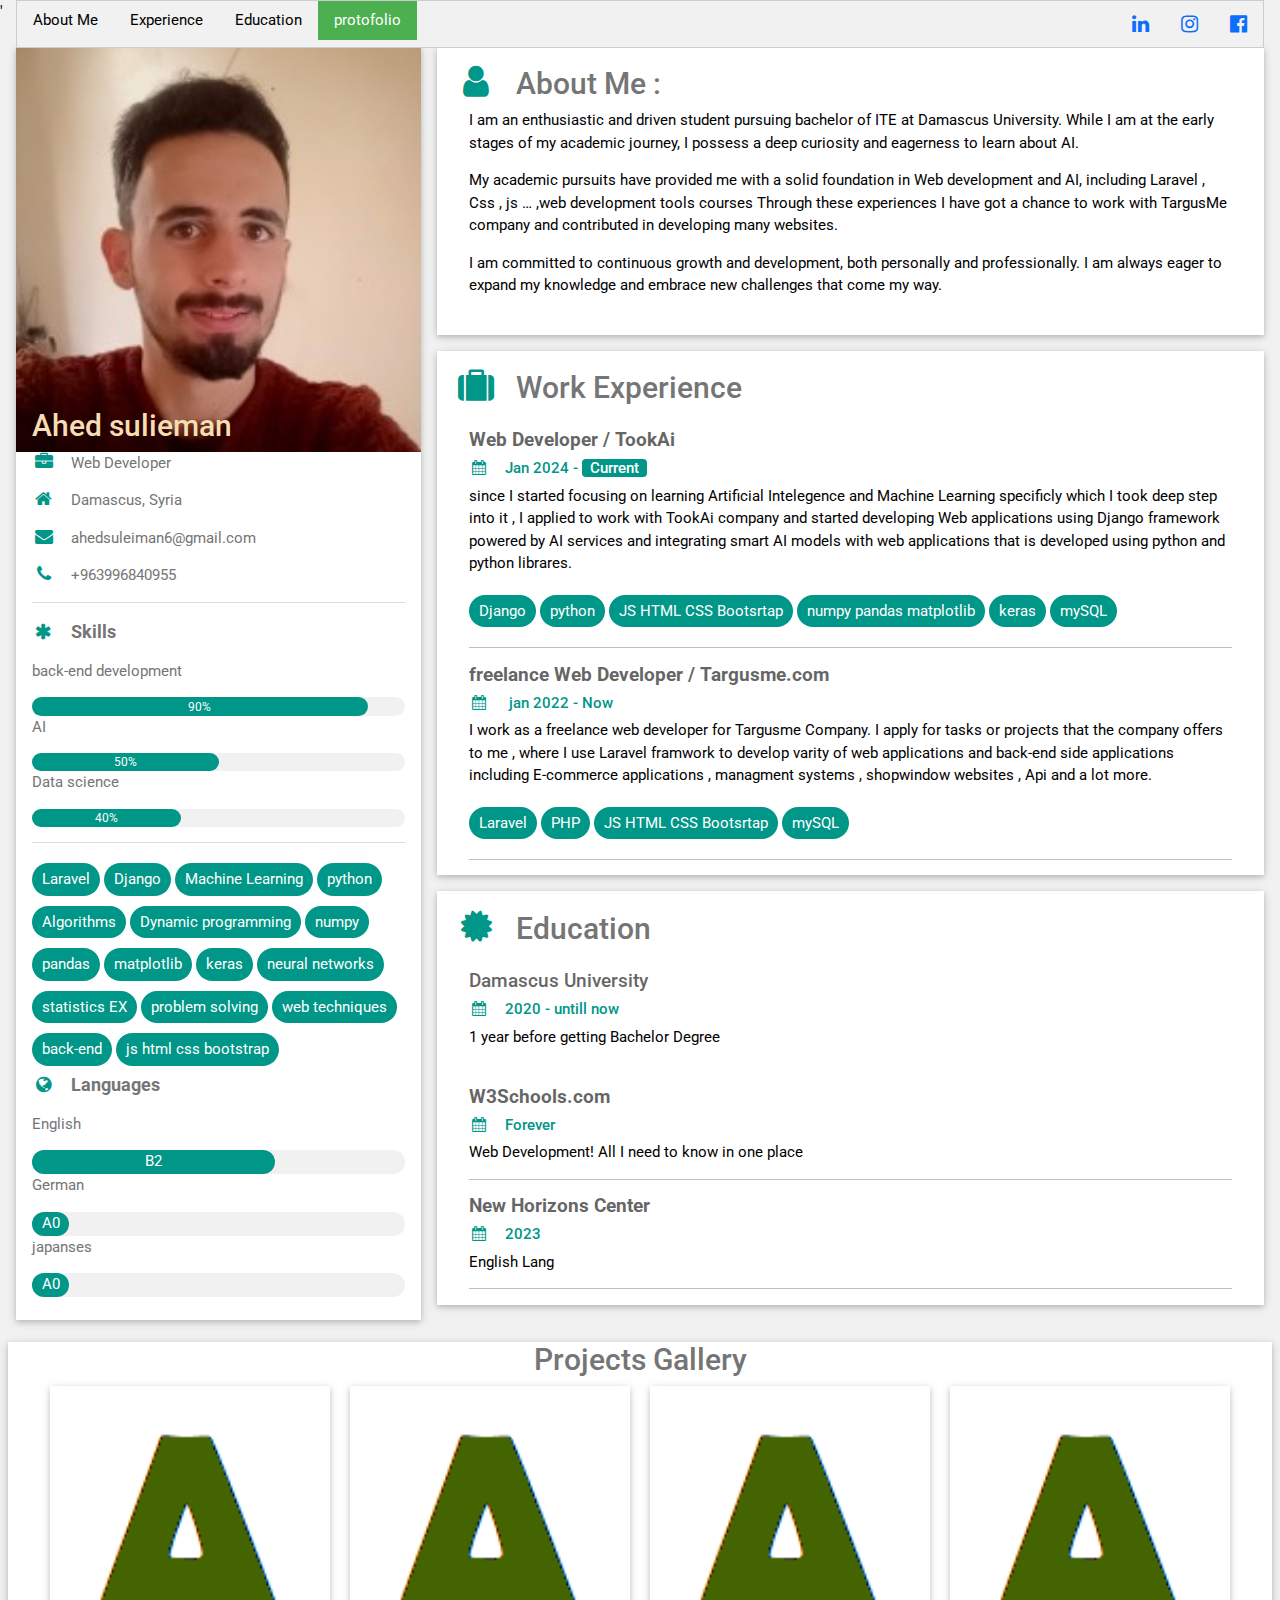
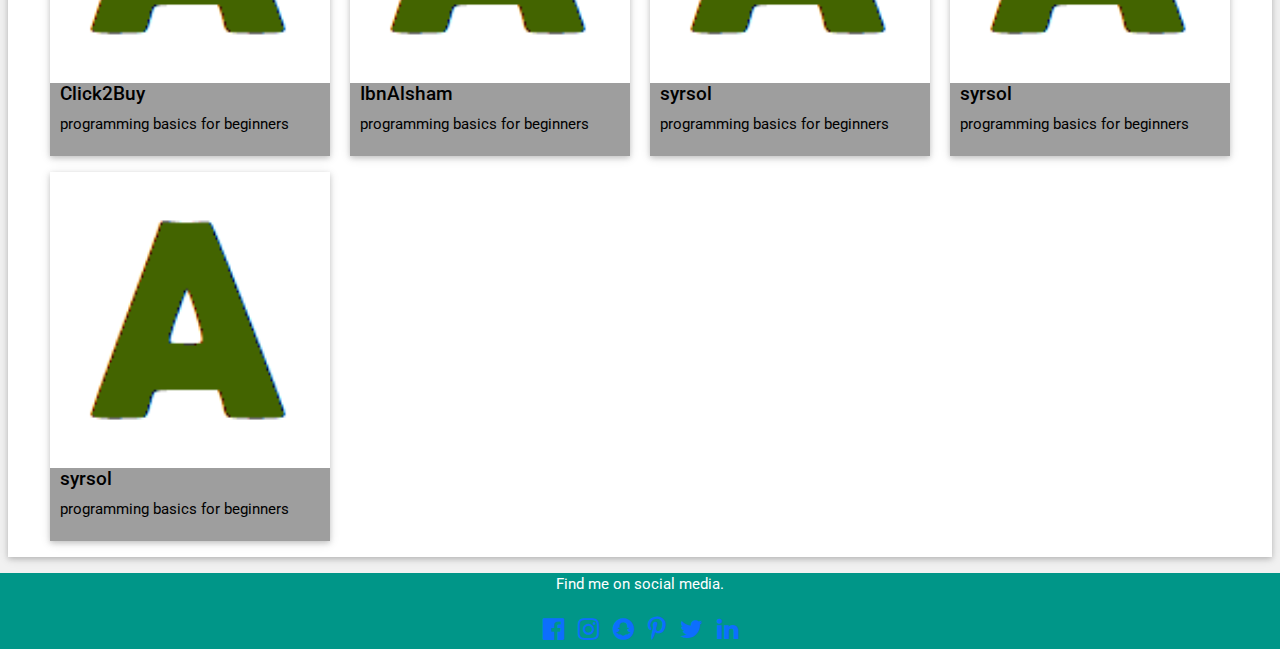
==== index.html @ 9fe4f94f "ahed uploaded his website" ====
<!DOCTYPE html>
<html>
  <head>
    <title>Ahed sulieman</title>
    <meta charset="UTF-8">
    <meta name="viewport" content="width=device-width, initial-scale=1">
    <meta name="description" title="Ahed Sulieman" content="Ahed Sulieman CV">
    <link rel="stylesheet" href="https://www.w3schools.com/w3css/4/w3.css">
    <link rel="stylesheet" href="style.css">
    <link rel="stylesheet" href="/bootstrap/bootstrap.min.css">
    <link rel='stylesheet' href='https://fonts.googleapis.com/css?family=Roboto'>
    <link rel="stylesheet" href="https://cdnjs.cloudflare.com/ajax/libs/font-awesome/4.7.0/css/font-awesome.min.css">
    <link rel="icon" type="image/icon" href="icon.jpeg">
    <style>
    html,body,h1,h2,h3,h4,h5,h6 {font-family: "Roboto", sans-serif}
    </style>
  </head>
<body class="w3-light-grey">

  <!-- nav bar -->'
  <div class="w3-top w3-container">
    <div class="w3-bar w3-border w3-light-grey">
      <a href="#aboutme" class="w3-bar-item w3-button">About Me</a>
      <a href="#experience" class="w3-bar-item w3-button">Experience</a>
      <a href="#education" class="w3-bar-item w3-button">Education</a>
      <a href="#protofolio" class="w3-bar-item w3-button w3-green">protofolio</a>
      <a class="w3-bar-item w3-right font-20px" href="https://www.facebook.com/profile.php?id=100006622921506&mibextid=JRoKGi"><i class="fa fa-facebook-official w3-hover-opacity"></i></a>
      <a class="w3-bar-item w3-right font-20px" href="https://www.instagram.com/ahedsulieman?igsh=czB3ODZnenpmZGQ="><i class="fa fa-instagram w3-hover-opacity"></i></a>
      <a class="w3-bar-item w3-right font-20px" href="https://www.linkedin.com/in/ahed-suleiman-2a036a2a4/"><i class="fa fa-linkedin w3-hover-opacity"></i></a>
    </div> 
  </div>
 
 <!-- end nav bar -->

<!-- Page Container -->
<div class="w3-content" style="max-width:1400px; margin-top: 24px;">


  <!-- The Grid -->
  <div class="w3-row-padding">
  
    <!-- Left Column -->
    <div class="w3-third">
      <div class="w3-white w3-text-grey w3-card-2">
        <div class="w3-display-container">
          <img src="./img/propic.jpg" style="width:100%" alt="Avatar">
          <div class="w3-display-bottomleft w3-container w3-text-black">
            <h2 style="color: wheat;">Ahed sulieman</h2>
          </div>
        </div>
        <div class="w3-container">
          <p><i class="fa fa-briefcase fa-fw w3-margin-right w3-large w3-text-teal"></i>Web Developer</p>
          <p><i class="fa fa-home fa-fw w3-margin-right w3-large w3-text-teal"></i>Damascus, Syria</p>
          <p><i class="fa fa-envelope fa-fw w3-margin-right w3-large w3-text-teal"></i>ahedsuleiman6@gmail.com</p>
          <p><i class="fa fa-phone fa-fw w3-margin-right w3-large w3-text-teal"></i>+963996840955</p>
          <hr>

          <p class="w3-large"><b><i class="fa fa-asterisk fa-fw w3-margin-right w3-text-teal"></i>Skills</b></p>
          
          <div>
            <p> back-end development</p>
            <div class="w3-light-grey w3-round-xlarge w3-small">
                <div class="w3-container w3-center w3-round-xlarge w3-teal" style="width:90%">90%</div>
            </div>
            <p> AI </p>
            <div class="w3-light-grey w3-round-xlarge w3-small">
                <div class="w3-container w3-center w3-round-xlarge w3-teal" style="width:50%">50%</div>
            </div>
            <p> Data science</p>
            <div class="w3-light-grey w3-round-xlarge w3-small">
                <div class="w3-container w3-center w3-round-xlarge w3-teal" style="width:40%">40%</div>
            </div>
          </div>
          <hr>
          

          <div>
            <span class="span-skills">Laravel</span>
            <span class="span-skills">Django</span>
            <span class="span-skills">Machine Learning</span>
            <span class="span-skills">python</span>
            <span class="span-skills">Algorithms</span>
            <span class="span-skills">Dynamic programming</span>
            <span class="span-skills">numpy</span>
            <span class="span-skills">pandas</span>
            <span class="span-skills">matplotlib</span>
            <span class="span-skills">keras</span>
            <span class="span-skills">neural networks</span>
            <span class="span-skills">statistics EX</span>
            <span class="span-skills">problem solving </span>
            <span class="span-skills">web techniques </span>
            <span class="span-skills">back-end</span>
            <span class="span-skills">js html css bootstrap</span>

    

          </div>
          <p class="w3-large w3-text-theme"><b><i class="fa fa-globe fa-fw w3-margin-right w3-text-teal"></i>Languages</b></p>
          <p>English</p>
          <div class="w3-light-grey w3-round-xlarge">
            <div class="w3-round-xlarge w3-center w3-teal" style="height:24px;width:65%">B2</div>
          </div>
          <p>German</p>
          <div class="w3-light-grey w3-round-xlarge">
            <div class="w3-round-xlarge w3-center w3-teal" style="height:24px;width:10%">A0 <span>Learning...</span></div>
          </div>
          <p>japanses</p>
          <div class="w3-light-grey w3-round-xlarge">
            <div class="w3-round-xlarge w3-center w3-teal" style="height:24px;width:10%">A0 <span>Learning...</span></div>
          </div>
          <br>
        </div>
      </div><br>
    </div>
     <!-- End Left Column -->

    <!-- Right Column -->
    <div class="w3-twothird">
      <div class="w3-container w3-card w3-white  w3-margin-bottom" id="aboutme">
        <h2 class="w3-text-grey " style="padding-top: 16px ;"><i class="fa fa-user fa-fw w3-margin-right w3-xxlarge w3-text-teal"></i>About Me :</h2>
        <div class="w3-container">
          <p>I am an enthusiastic and driven student pursuing bachelor of ITE at
            Damascus University. While I am at the early stages of my academic
            journey, I possess a deep curiosity and eagerness to learn about AI.</p>
            <P>  My academic pursuits have provided me with a solid foundation in Web
              development and AI, including Laravel , Css , js … ,web development
              tools courses Through these experiences I have got a chance to work with
              TargusMe company and contributed in developing many websites.</P>
              <p>I am committed to continuous growth and development, both personally
                and professionally. I am always eager to expand my knowledge and
                embrace new challenges that come my way. </p> <br>
        </div>
      </div>

      <div class="w3-container w3-card w3-white w3-margin-bottom" id="experience">
        <h2 class="w3-text-grey w3-padding-16"><i class="fa fa-suitcase fa-fw w3-margin-right w3-xxlarge w3-text-teal"></i>Work Experience</h2>
        <div class="w3-container">
          <h5 class="w3-opacity"><b>Web Developer / TookAi </b></h5>
          <h6 class="w3-text-teal"><i class="fa fa-calendar fa-fw w3-margin-right"></i>Jan 2024 - <span class="w3-tag w3-teal w3-round">Current</span></h6>
          <p>since I started focusing on learning Artificial Intelegence and Machine Learning specificly which I took deep step into it ,
             I applied to work with TookAi company and started developing Web applications using Django framework 
            powered by AI services and integrating smart AI models with web applications that is developed using python and python librares.</p>
          <div>
            <span class="span-skills">Django</span>
            <span class="span-skills">python</span>
            <span class="span-skills">JS HTML CSS Bootsrtap</span>
            <span class="span-skills">numpy pandas matplotlib</span>
            <span class="span-skills">keras</span>
            <span class="span-skills">mySQL</span>
          </div>
          <hr>
        </div>
        <div class="w3-container">
          <h5 class="w3-opacity"><b>freelance Web Developer / Targusme.com</b></h5>
          <h6 class="w3-text-teal"><i class="fa fa-calendar fa-fw w3-margin-right"></i> jan 2022 - Now </h6>
          <p>I work as a freelance web developer for Targusme Company. I apply for tasks or projects that the company offers to me ,
            where I use Laravel framwork to develop varity of web applications and back-end side applications including E-commerce applications  ,
             managment systems , shopwindow websites , Api and a lot more.</p>
          <div>
            <span class="span-skills">Laravel</span>
            <span class="span-skills">PHP</span>
            <span class="span-skills">JS HTML CSS Bootsrtap</span>
            <span class="span-skills">mySQL</span>
          </div>
          <hr>
        </div>
      </div>

      <div class="w3-container w3-card w3-white w3-margin-bottom" id="education">
        <h2 class="w3-text-grey w3-padding-16"><i class="fa fa-certificate fa-fw w3-margin-right w3-xxlarge w3-text-teal"></i>Education</h2>
        <div class="w3-container">
          <h5 class="w3-opacity">Damascus University</b></h5>
          <h6 class="w3-text-teal"><i class="fa fa-calendar fa-fw w3-margin-right"></i>2020 - untill now</h6>
          <p>1 year before getting Bachelor Degree</p><br>
        </div>
        <div class="w3-container">
          <h5 class="w3-opacity"><b>W3Schools.com</b></h5>
          <h6 class="w3-text-teal"><i class="fa fa-calendar fa-fw w3-margin-right"></i>Forever</h6>
          <p>Web Development! All I need to know in one place</p>
          <hr>
        </div>
        <div class="w3-container">
          <h5 class="w3-opacity"><b>New Horizons Center</b></h5>
          <h6 class="w3-text-teal"><i class="fa fa-calendar fa-fw w3-margin-right"></i>2023</h6>
          <p>English Lang</p>
          <hr>
        </div>
      </div>

    <!-- End Right Column -->
    </div>
    
  <!-- End Grid -->
  </div>

  <!-- Gallery projects -->
  <div class="w3-row-padding" id="protofolio">
    <div class="w3-container w3-card w3-white">
      <div class="w3-center">
        <h2 class="w3-text-grey "> Projects Gallery </h2>
      </div>
      <div class="w3-container w3-row">
        <div class="w3-col l3 m4 s12">
          <div class="w3-card w3-grey w3-margin-bottom margin-rt-10" style="padding-bottom: 5px;">
            <a href="./projects/click2buy.html" target="_blank"><img src="icon.jpeg" loading="lazy" alt="Avatar" style="width:100%"></a>
            <div class="padding-top" style="padding: 0px 10px;">
              <h5>Click2Buy</h5>
              <p>
                programming basics for beginners
              </p>
            </div>
          </div>
        </div>
        <div class="w3-col l3 m4 s12">
          <div class="w3-card w3-grey w3-margin-bottom margin-rt-10" style="padding-bottom: 5px;">
                    <a href="http://" target="_blank"><img src="icon.jpeg" loading="lazy" alt="Avatar" style="width:100%"></a>
                    <div class="padding-top" style="padding: 0px 10px;">
                      <h5>IbnAlsham</h5>
                      <p>
                        programming basics for beginners
                      </p>
                    </div>
          </div>
        </div>
        <div class="w3-col l3 m4 s12">
          <div class="w3-card w3-grey w3-margin-bottom margin-rt-10" style="padding-bottom: 5px;">
              <a href="http://" target="_blank"><img src="icon.jpeg" loading="lazy" alt="Avatar" style="width:100%"></a>
              <div class="padding-top" style="padding: 0px 10px;">
                <h5>syrsol</h5>
                <p>
                  programming basics for beginners
                </p>
          </div>
        </div>
        </div>
        <div class="w3-col l3 m4 s12">
          <div class="w3-card w3-grey w3-margin-bottom margin-rt-10" style="padding-bottom: 5px;">
                    <a href="http://" target="_blank"><img src="icon.jpeg" loading="lazy" alt="Avatar" style="width:100%"></a>
                    <div class="padding-top" style="padding: 0px 10px;">
                      <h5>syrsol</h5>
                      <p>
                        programming basics for beginners
                      </p>
                    </div>
          </div>
        </div>
        <div class="w3-col l3 m4 s12">
          <div class="w3-card w3-grey w3-margin-bottom margin-rt-10" style="padding-bottom: 5px;">
                    <a href="http://" target="_blank"><img src="icon.jpeg" loading="lazy" alt="Avatar" style="width:100%"></a>
                    <div class="padding-top" style="padding: 0px 10px;">
                      <h5>syrsol</h5>
                      <p>
                        programming basics for beginners
                      </p>
                    </div>
          </div>
        </div>
      </div>
    </div>  
  </div>
  <!-- Gallery projects End -->
</div>
 <!-- End Page Container -->

<!-- Footer. This section contains an ad for W3Schools Spaces. You can leave it to support us. -->
<footer class="w3-container w3-teal w3-center w3-margin-top">
  <p>Find me on social media.</p>
  <a class="social-icons " href="https://www.facebook.com/profile.php?id=100006622921506&mibextid=JRoKGi"><i class="fa fa-facebook-official w3-hover-opacity"></i></a>
  <a class="social-icons " href="https://www.instagram.com/ahedsulieman?igsh=czB3ODZnenpmZGQ="><i class="fa fa-instagram w3-hover-opacity"></i></a>
  <a class="social-icons " href=""><i class="fa fa-snapchat w3-hover-opacity"></i></a>
  <a class="social-icons " href=""><i class="fa fa-pinterest-p w3-hover-opacity"></i></a>
  <a class="social-icons " href=""><i class="fa fa-twitter w3-hover-opacity"></i></a>
  <a class="social-icons " href="https://www.linkedin.com/in/ahed-suleiman-2a036a2a4/"><i class="fa fa-linkedin w3-hover-opacity"></i></a>
 </footer>

</body>
</html>
---- style.css ----
.span-skills {
    border-radius: 25px;
    padding: 5px 10px;
    margin: 5px 0px;
    color: white;
    display: inline-block;
    background-color: #009688;
}

.social-icons{
    font-size: 25px;
    margin: 5px;
}
a img:hover {
    opacity: 70%;
    scale: 105%;
    transition-duration: 200ms;
}

.margin-rt-10{
   margin: 0px 10px;
}

.d-flex {
    display: flex;
}

.justify-spacebetween{
    justify-content: space-between;
}

.lg-200px {
    width: 400px;
}

.font-20px {
    font-size: 20px;
}
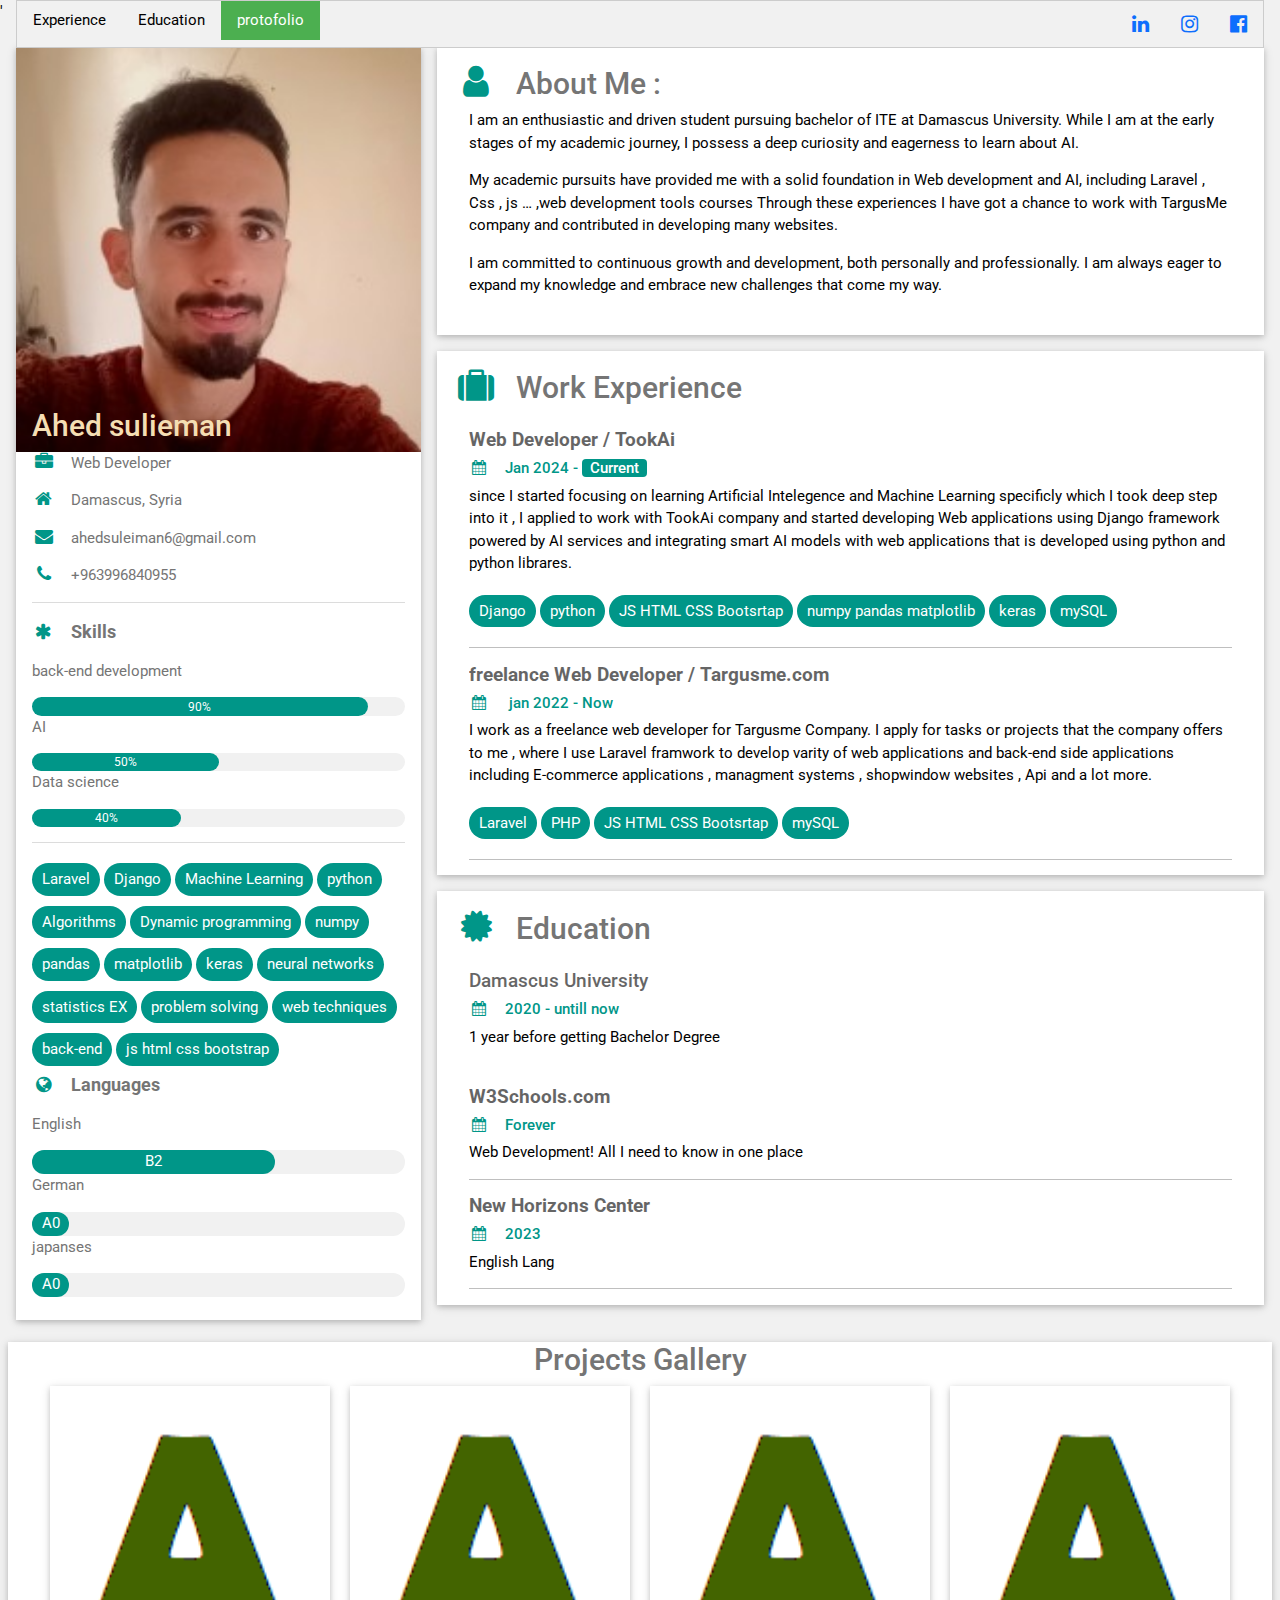
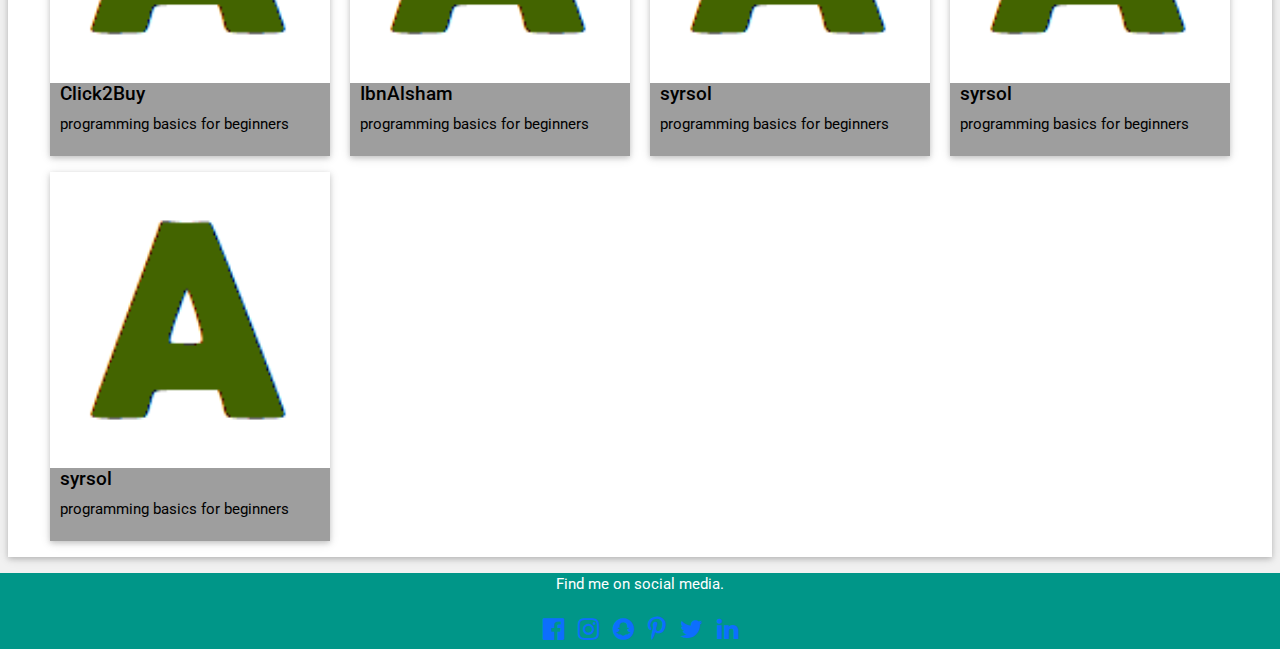
==== commit 06ddf6b4: "ahed finished his website" ====
--- a/index.html
+++ b/index.html
@@ -20,7 +20,6 @@
   <!-- nav bar -->'
   <div class="w3-top w3-container">
     <div class="w3-bar w3-border w3-light-grey">
-      <a href="#aboutme" class="w3-bar-item w3-button">About Me</a>
       <a href="#experience" class="w3-bar-item w3-button">Experience</a>
       <a href="#education" class="w3-bar-item w3-button">Education</a>
       <a href="#protofolio" class="w3-bar-item w3-button w3-green">protofolio</a>
@@ -272,6 +271,7 @@
   <a class="social-icons " href=""><i class="fa fa-twitter w3-hover-opacity"></i></a>
   <a class="social-icons " href="https://www.linkedin.com/in/ahed-suleiman-2a036a2a4/"><i class="fa fa-linkedin w3-hover-opacity"></i></a>
  </footer>
-
+ <script src="counter.js?v=2"></script>
+ <!-- <script src="location.js"></script> -->
 </body>
 </html>
